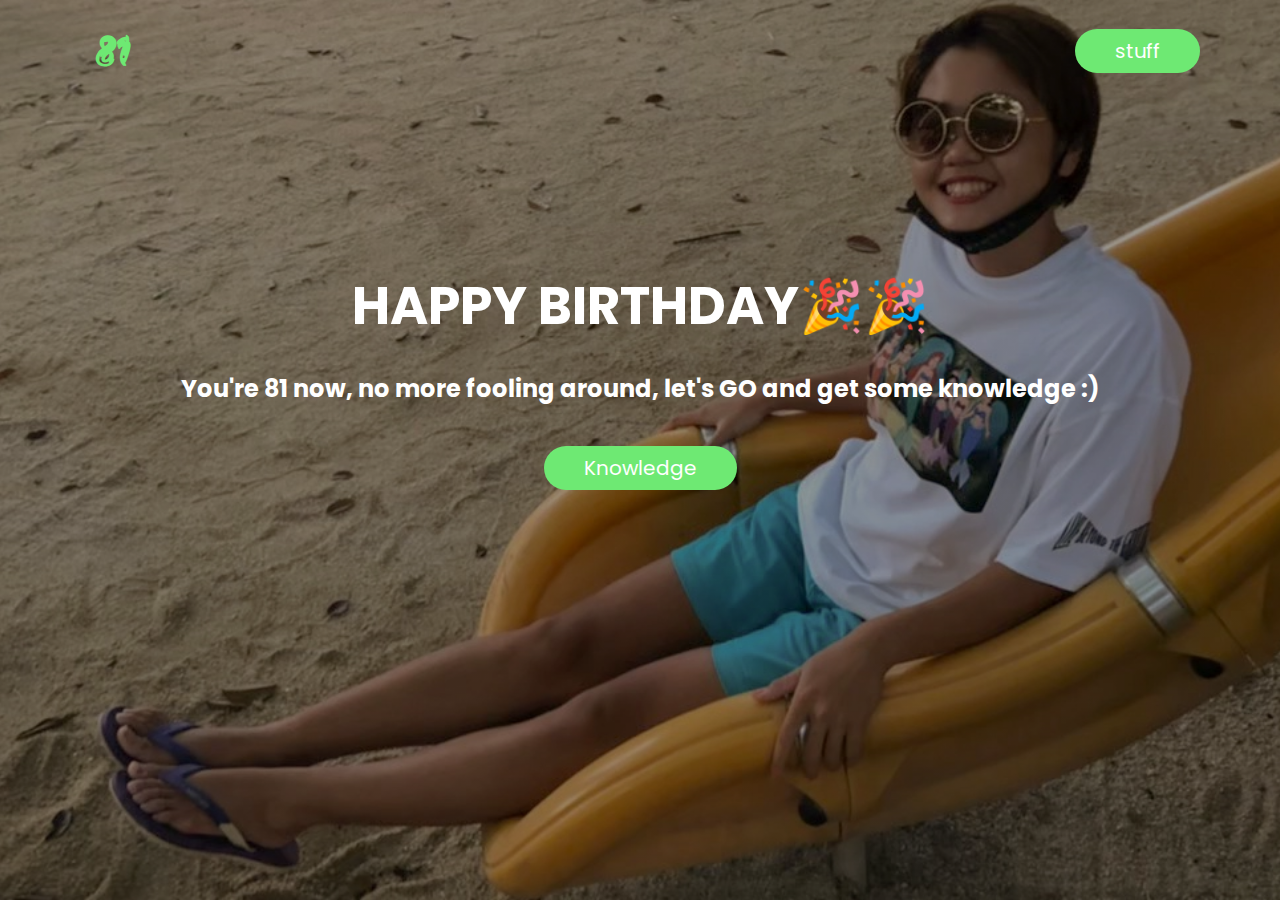
==== index.html @ 96bd1425 "Add files via upload" ====
<!DOCTYPE html>
<html lang="en">
  <head>
    <meta charset="UTF-8" />
    <meta http-equiv="X-UA-Compatible" content="IE=edge" />
    <meta name="viewport" content="width=device-width, initial-scale=1.0" />
    <title>HAPPY BIRTHDAY</title>
    <link rel="preconnect" href="https://fonts.googleapis.com">
<link rel="preconnect" href="https://fonts.gstatic.com" crossorigin>
<link href="https://fonts.googleapis.com/css2?family=Akronim&family=Poppins:wght@300;400&display=swap" rel="stylesheet">

    <link rel="stylesheet" href="style.css">
  </head>
  <body>
    <div class="background">
        <img src="saku.webp" alt="">
    </div>
    <div class="background-overlay"></div>

    <nav>
        <h3 class='logo'>81</h3>
        <button class="stuff">stuff</button>
    </nav>

    <main>
        <h1>HAPPY BIRTHDAY🎉🎉</h1>
        <h2>You're 81 now, no more fooling around, let's GO and get some knowledge :)</h2>
        <button>Knowledge</button>
    </main>
  </body>
</html>
---- style.css ----
/* font-family: 'Akronim', cursive; */

* {
  margin: 0;
  padding: 0;
  box-sizing: border-box;
}

html,
body {
  height: 100%;
}

.background {
  position: absolute;
  top: 0;
  right: 0;
  width: 100%;
  height: 100%;
  z-index: -1;
}

.background img {
  position: relative;
  top: 0;
  right: 0;
  z-index: -2;
  width: 100%;
  height: 100%;
  object-fit: cover;
}

.background-overlay {
  display: block;
  position: absolute;
  background: linear-gradient(0deg, #00000066 100%, #ffffff44 20%);
  top: 0;
  width: 100%;
  height: 100%;
  z-index: -1;
}

nav {
  z-index: 2;
  font-family: "Akronim", cursive;
  display: flex;
  justify-content: space-between;
  margin-top: 1em;
  align-items: center;
}

nav button {
  border: none;
  background: rgb(110, 233, 115);
  padding: 0.45rem 2.5rem;
  height: 50%;
  font-size: 1.25rem;
  margin-right: 5rem;
  border-radius: 2rem;
  color: white;
  cursor: pointer;
  font-family: "Poppins", sans-serif;
}

.logo {
  font-size: 3em;
  margin-left: 2em;
  color: rgb(110, 233, 115);
}

main {
  font-family: "Poppins", sans-serif;
  color: white;
  z-index: 2;
  display: flex;
  flex-direction: column;
  align-items: center;
  justify-content: center;
  height: 65vh;
}

main h1 {
  font-size: 3.25rem;
  margin-bottom: 0.5em;
}

main button {
  border: none;
  background: rgb(110, 233, 115);
  padding: 0.45rem 2.5rem;
  margin-top: 2em;
  font-size: 1.25rem;

  border-radius: 1.5rem;
  color: white;
  cursor: pointer;
  font-family: "Poppins", sans-serif;
}
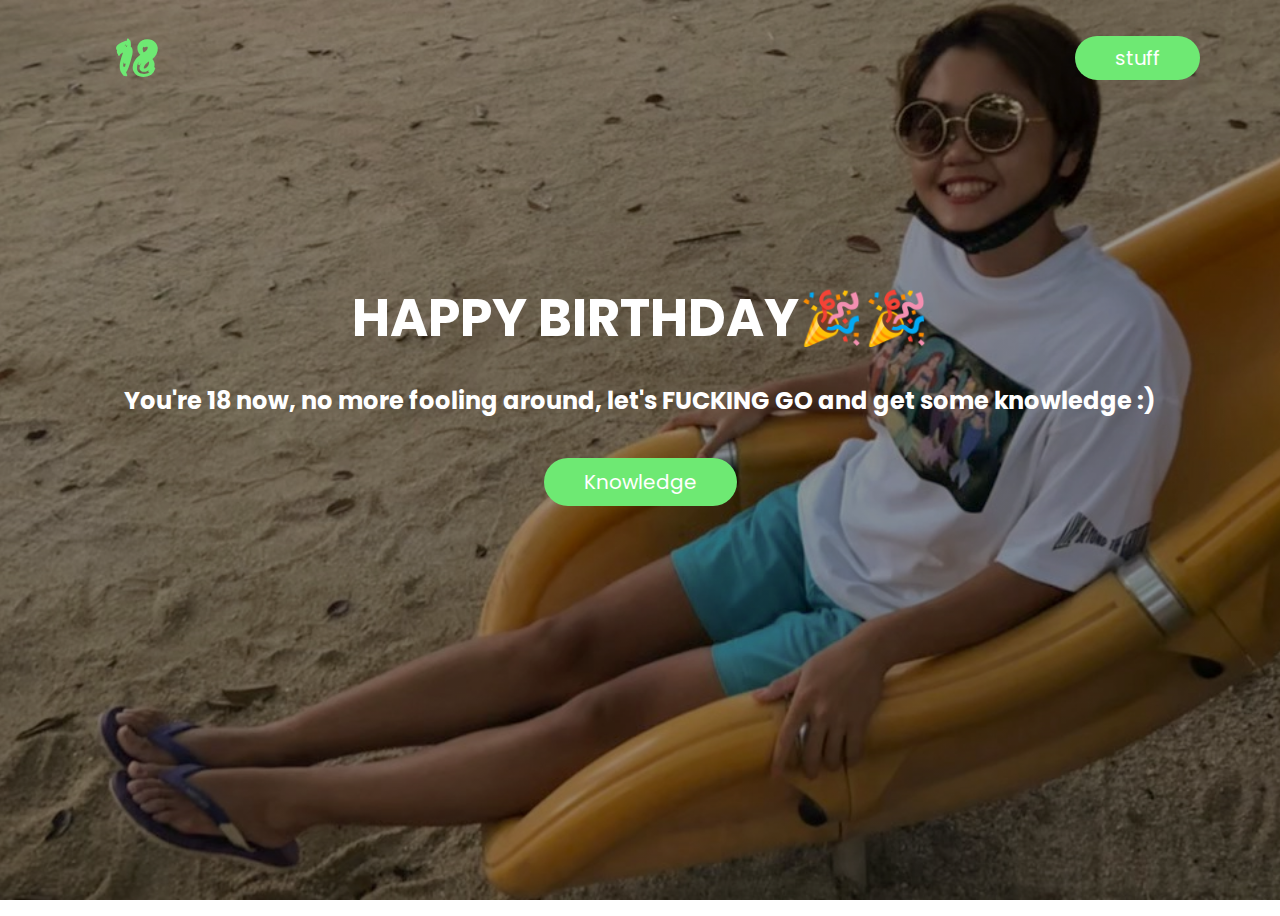
==== commit 1ac90633: "Add files via upload" ====
--- a/index.html
+++ b/index.html
@@ -18,13 +18,13 @@
     <div class="background-overlay"></div>
 
     <nav>
-        <h3 class='logo'>81</h3>
+        <h3 class='logo'>18</h3>
         <button class="stuff">stuff</button>
     </nav>
 
     <main>
         <h1>HAPPY BIRTHDAY🎉🎉</h1>
-        <h2>You're 81 now, no more fooling around, let's GO and get some knowledge :)</h2>
+        <h2>You're 18 now, no more fooling around, let's FUCKING GO and get some knowledge :)</h2>
         <button>Knowledge</button>
     </main>
   </body>
--- a/style.css
+++ b/style.css
@@ -63,7 +63,7 @@
 }
 
 .logo {
-  font-size: 3em;
+  font-size: 3.6em;
   margin-left: 2em;
   color: rgb(110, 233, 115);
 }
@@ -87,7 +87,7 @@
 main button {
   border: none;
   background: rgb(110, 233, 115);
-  padding: 0.45rem 2.5rem;
+  padding: 0.55rem 2.5rem;
   margin-top: 2em;
   font-size: 1.25rem;
 
@@ -96,3 +96,28 @@
   cursor: pointer;
   font-family: "Poppins", sans-serif;
 }
+
+@media (max-width: 600px) {
+  .logo {
+    margin-left: 0.5em;
+    font-size: 3em;
+  }
+
+  nav button {
+    margin-right: 1em;
+    font-size: 1em;
+    padding: 0.3em 2em;
+  }
+  main h1 {
+    font-size: revert;
+  }
+
+  main h2 {
+    font-size: 1rem;
+    text-align: center;
+  }
+
+  main button {
+    font-size: revert;
+  }
+}
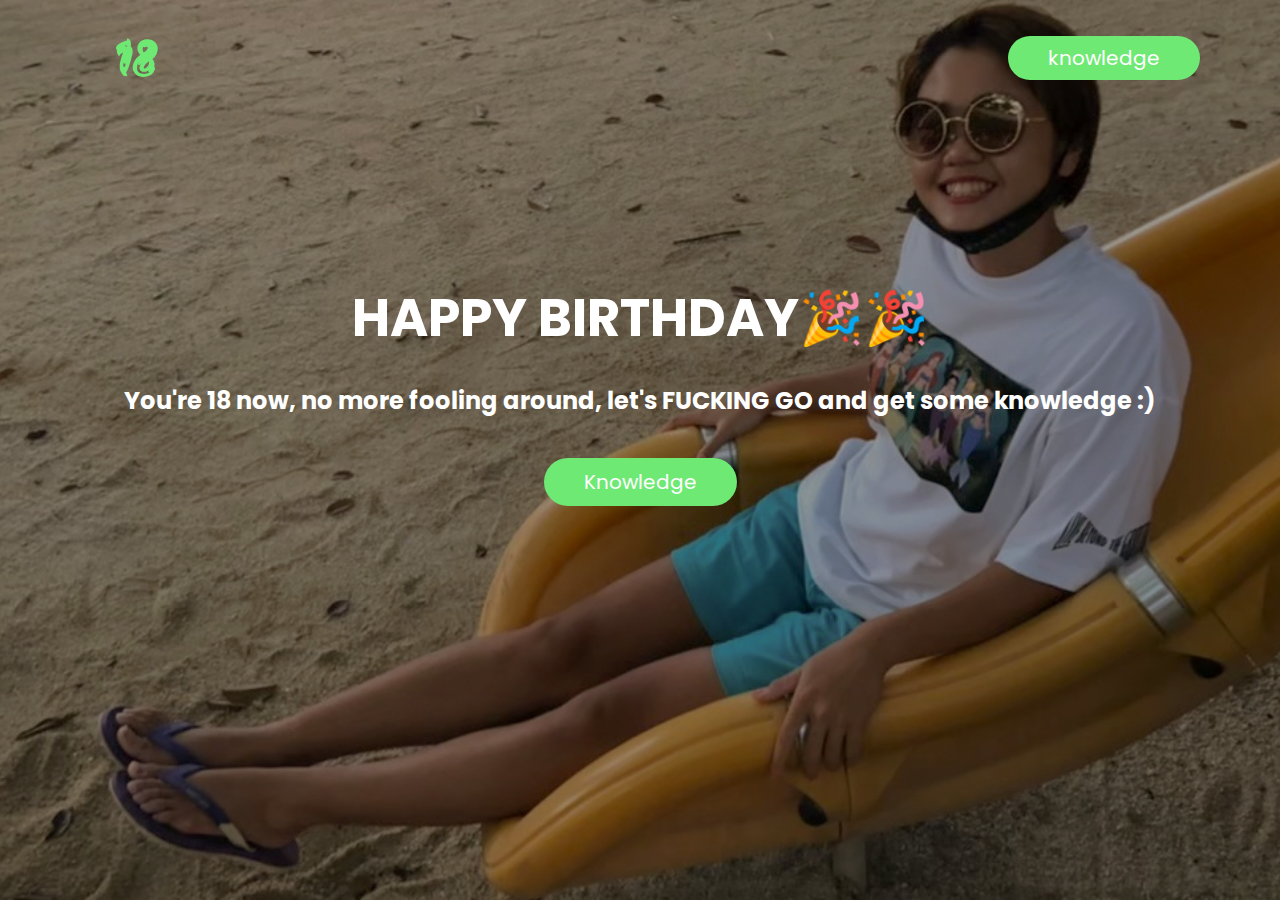
==== commit fa2e80ea: "Add files via upload" ====
--- a/index.html
+++ b/index.html
@@ -19,13 +19,13 @@
 
     <nav>
         <h3 class='logo'>18</h3>
-        <button class="stuff">stuff</button>
+        <a href="main.html"><button class="stuff">knowledge</button></a>
     </nav>
 
     <main>
         <h1>HAPPY BIRTHDAY🎉🎉</h1>
         <h2>You're 18 now, no more fooling around, let's FUCKING GO and get some knowledge :)</h2>
-        <button>Knowledge</button>
+        <a href="main.html"><button>Knowledge</button></a>
     </main>
   </body>
 </html>
--- a/style.css
+++ b/style.css
@@ -103,6 +103,10 @@
     font-size: 3em;
   }
 
+  .background img {
+    object-position: 70% 100%;
+  }
+
   nav button {
     margin-right: 1em;
     font-size: 1em;
